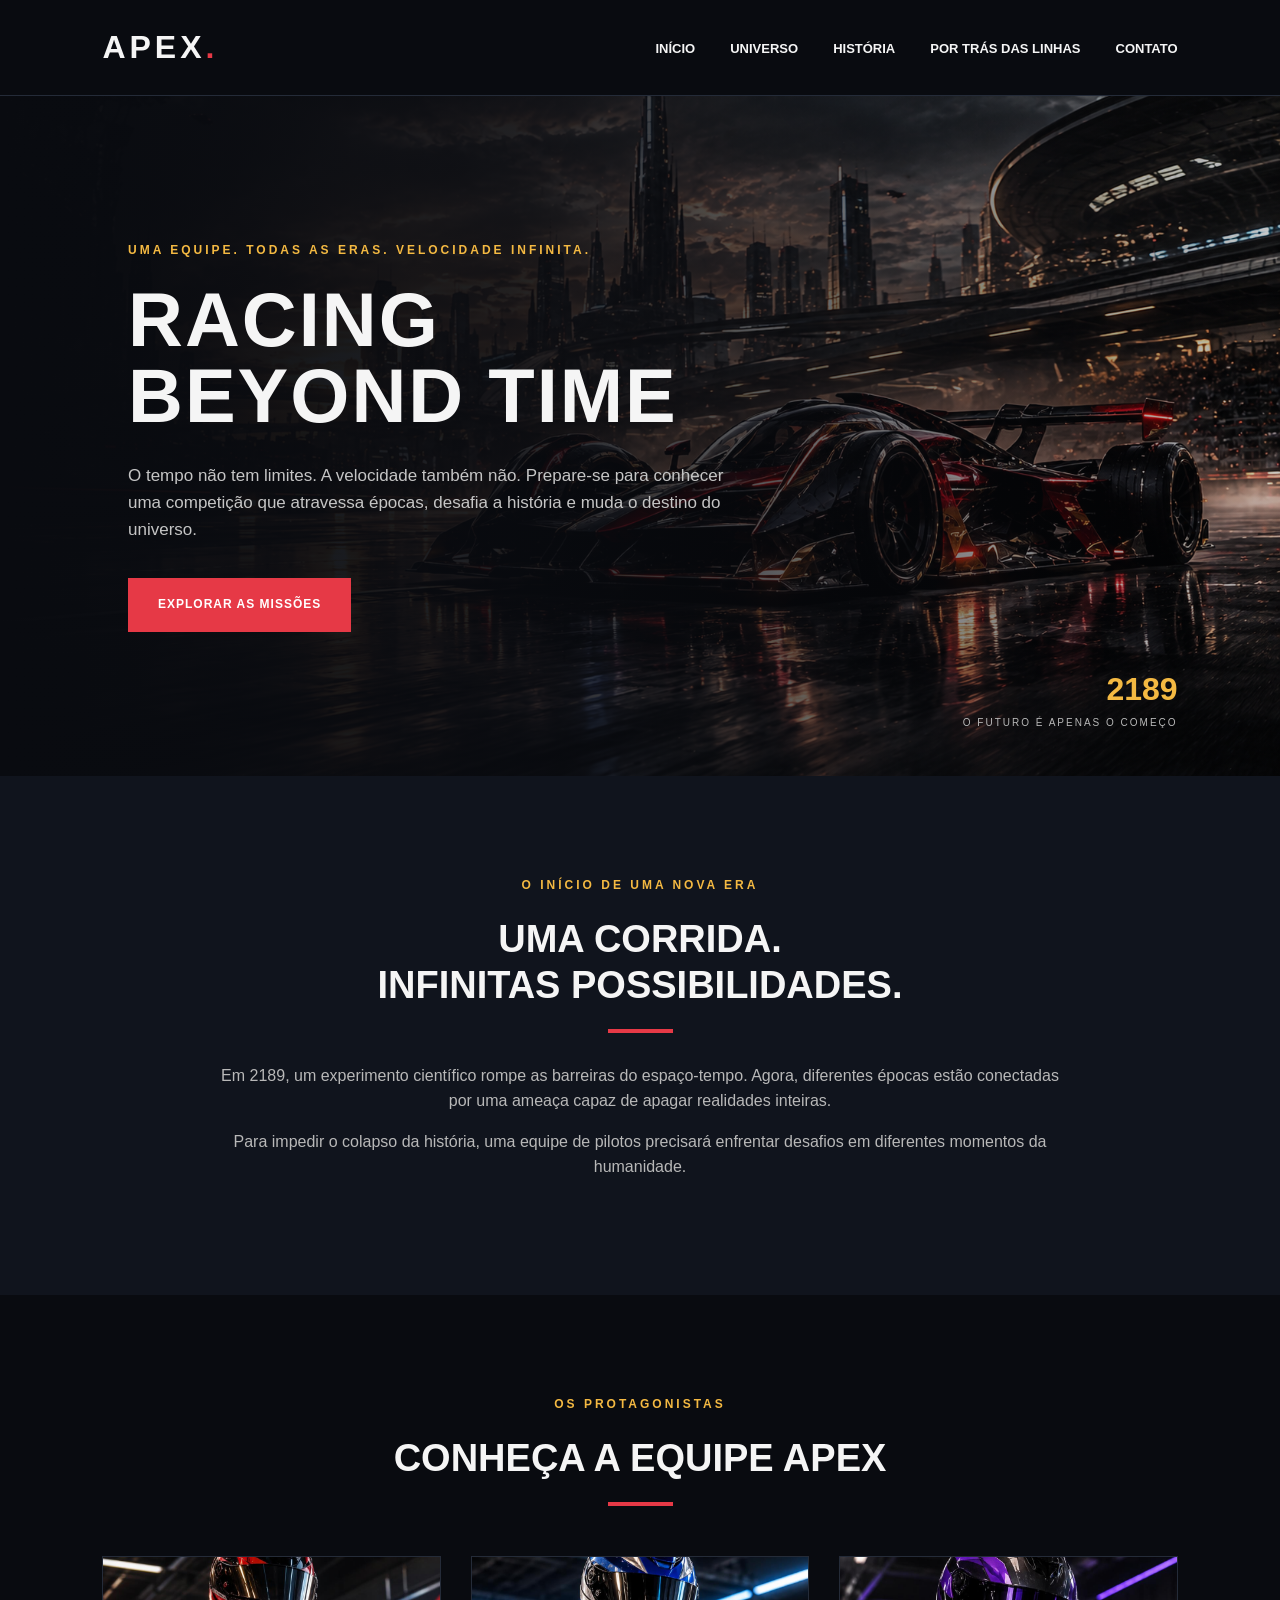
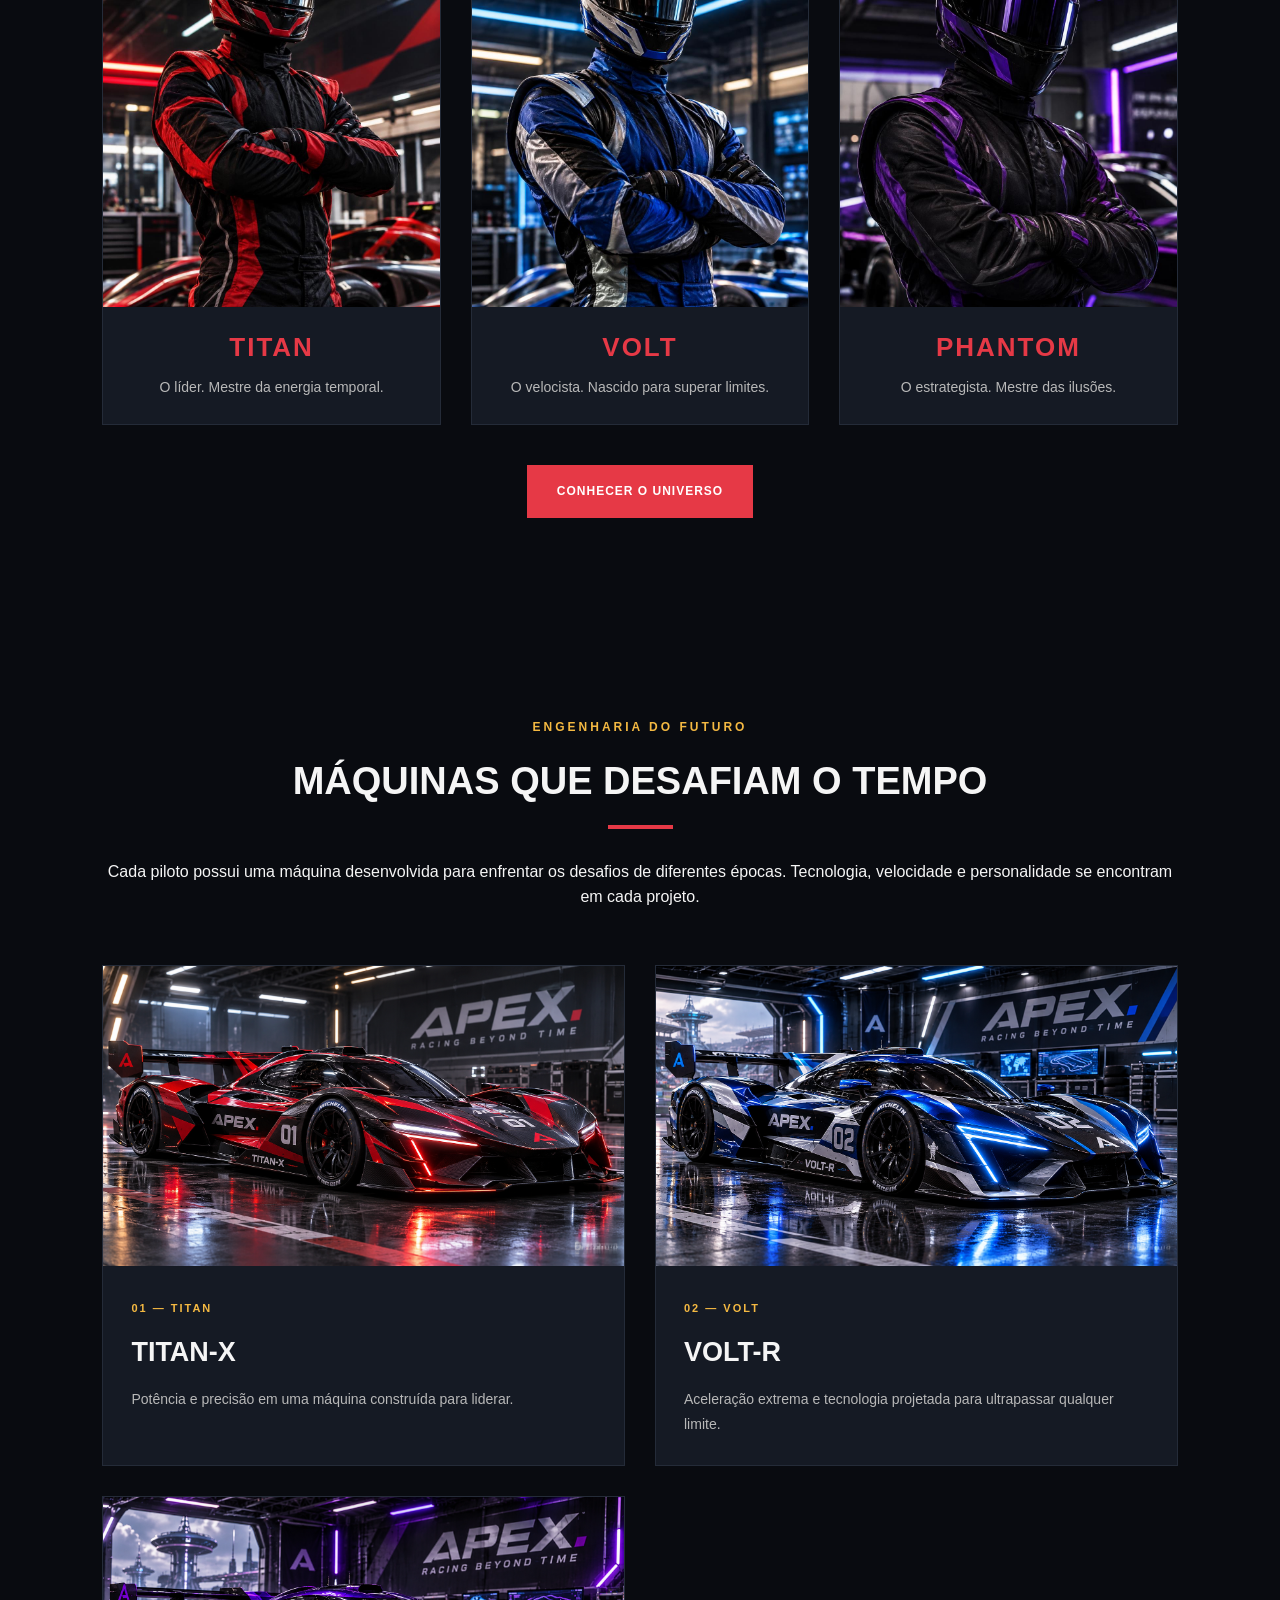
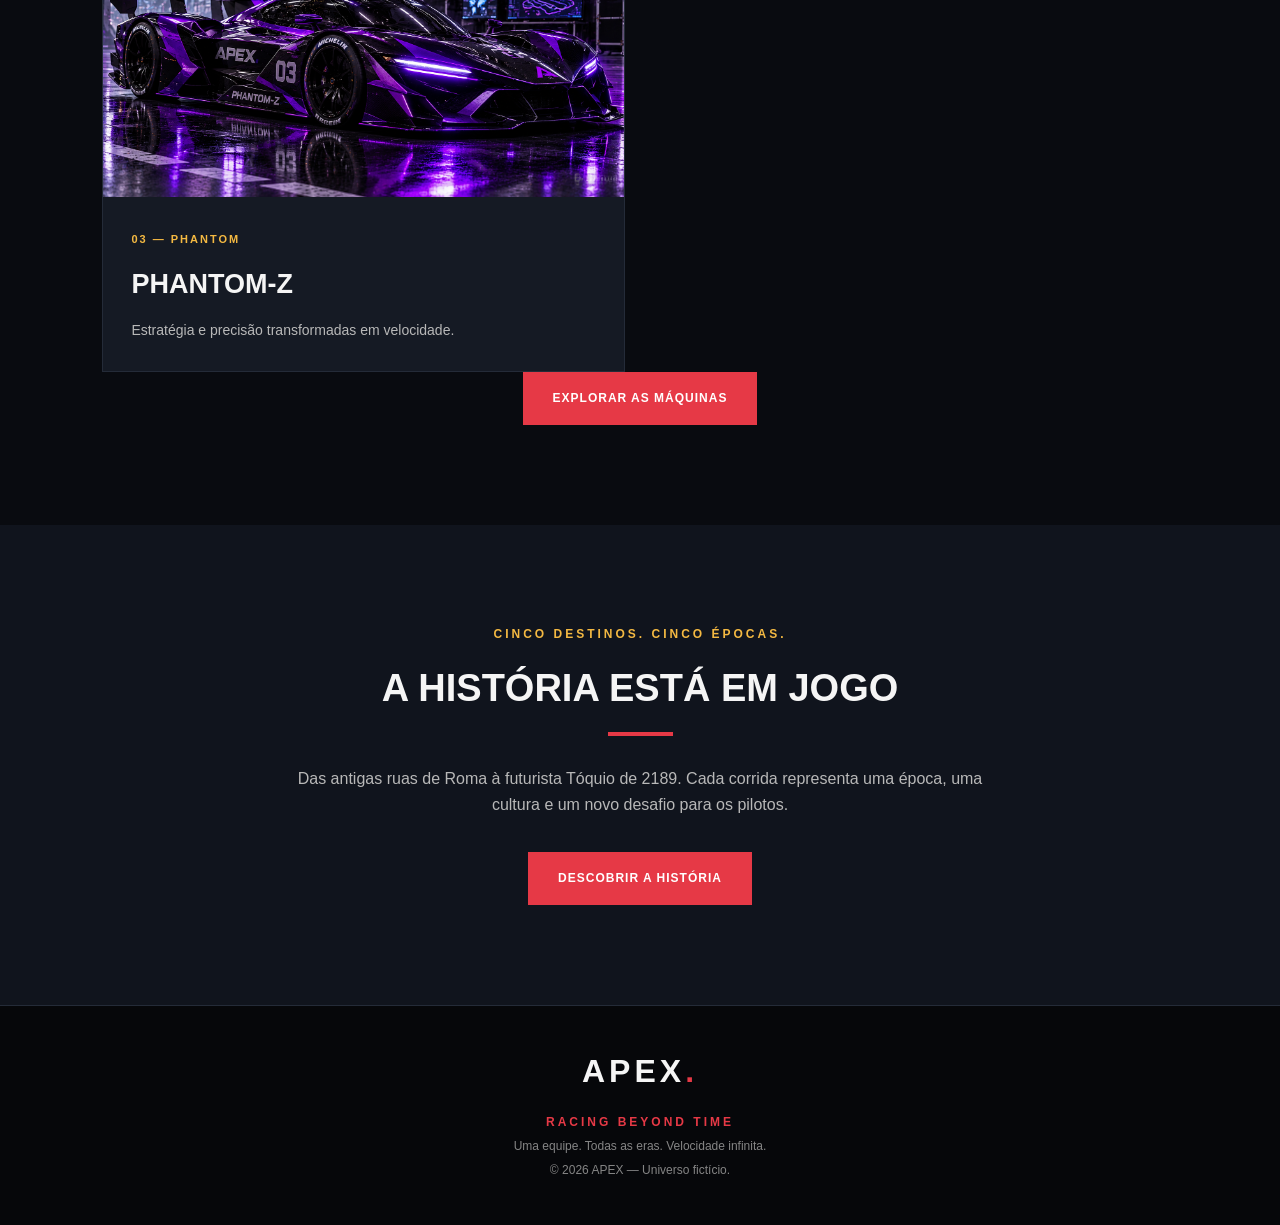
==== index.html @ 2e32b2f2 "Versao inicial privada para desenvolvimento do APEX" ====
<!DOCTYPE html>
<html lang="pt-BR">
<head>
    <meta charset="UTF-8">
    <meta name="viewport" content="width=device-width, initial-scale=1.0">
    <meta name="description" content="APEX: Racing Beyond Time — Uma equipe. Todas as eras. Velocidade infinita.">
    <title>APEX | Racing Beyond Time</title>
    <link rel="stylesheet" href="style.css">
</head>
<body>

    <header>
        <a href="index.html" class="logo">APEX<span>.</span></a>

        <nav>
            <ul>
                <li><a href="index.html">Início</a></li>
                <li><a href="about.html">Universo</a></li>
                <li><a href="history.html">História</a></li>
                <li><a href="behind.html">Por Trás das Linhas</a></li>
                <li><a href="contact.html">Contato</a></li>
            </ul>
        </nav>
    </header>

    <main>

        <!-- HERO -->
        <section class="hero" id="inicio">
            <div class="hero-conteudo">
                <p class="subtitulo">
                    UMA EQUIPE. TODAS AS ERAS. VELOCIDADE INFINITA.
                </p>

                <h1>RACING<br>BEYOND TIME</h1>

                <p>
                    O tempo não tem limites. A velocidade também não.
                    Prepare-se para conhecer uma competição que atravessa
                    épocas, desafia a história e muda o destino do universo.
                </p>

                <a href="history.html" class="botao">
                    EXPLORAR AS MISSÕES
                </a>
            </div>

            <div class="hero-indicador">
                <span>2189</span>
                <p>O FUTURO É APENAS O COMEÇO</p>
            </div>
        </section>

        <!-- INTRODUÇÃO -->
        <section class="introducao">
            <p class="subtitulo">O INÍCIO DE UMA NOVA ERA</p>

            <h2>UMA CORRIDA.<br>INFINITAS POSSIBILIDADES.</h2>

            <p>
                Em 2189, um experimento científico rompe as barreiras
                do espaço-tempo. Agora, diferentes épocas estão conectadas
                por uma ameaça capaz de apagar realidades inteiras.
            </p>

            <p>
                Para impedir o colapso da história, uma equipe de pilotos
                precisará enfrentar desafios em diferentes momentos
                da humanidade.
            </p>
        </section>

        <!-- EQUIPE -->
        <section class="destaques">
            <p class="subtitulo">OS PROTAGONISTAS</p>

            <h2>CONHEÇA A EQUIPE APEX</h2>

            <div class="personagens">

                <article class="personagem">
                    <img
                        src="images/personagens/titan.jpg"
                        alt="TITAN, líder da equipe APEX"
                        loading="lazy"
                    >

                    <h3>TITAN</h3>
                    <p>O líder. Mestre da energia temporal.</p>
                </article>

                <article class="personagem">
                    <img
                        src="images/personagens/volt.jpg"
                        alt="VOLT, piloto de velocidade"
                        loading="lazy"
                    >

                    <h3>VOLT</h3>
                    <p>O velocista. Nascido para superar limites.</p>
                </article>

                <article class="personagem">
                    <img
                        src="images/personagens/phantom.jpg"
                        alt="PHANTOM, estrategista da equipe"
                        loading="lazy"
                    >

                    <h3>PHANTOM</h3>
                    <p>O estrategista. Mestre das ilusões.</p>
                </article>

            </div>

            <a href="about.html" class="botao">
                CONHECER O UNIVERSO
            </a>
        </section>

        <!-- CARROS -->
        <section class="destaques">
            <p class="subtitulo">ENGENHARIA DO FUTURO</p>

            <h2>MÁQUINAS QUE DESAFIAM O TEMPO</h2>

            <p>
                Cada piloto possui uma máquina desenvolvida para enfrentar
                os desafios de diferentes épocas. Tecnologia, velocidade
                e personalidade se encontram em cada projeto.
            </p>

            <div class="galeria-carros">

                <article class="card-veiculo">
                    <img
                        src="images/carros/titan-x.jpg"
                        alt="TITAN-X, carro de corrida de TITAN"
                        loading="lazy"
                    >

                    <div class="conteudo-veiculo">
                        <span class="identidade-carro">01 — TITAN</span>
                        <h3>TITAN-X</h3>
                        <p>
                            Potência e precisão em uma máquina construída
                            para liderar.
                        </p>
                    </div>
                </article>

                <article class="card-veiculo">
                    <img
                        src="images/carros/volt-r.jpg"
                        alt="VOLT-R, carro de corrida de VOLT"
                        loading="lazy"
                    >

                    <div class="conteudo-veiculo">
                        <span class="identidade-carro">02 — VOLT</span>
                        <h3>VOLT-R</h3>
                        <p>
                            Aceleração extrema e tecnologia projetada
                            para ultrapassar qualquer limite.
                        </p>
                    </div>
                </article>

                <article class="card-veiculo">
                    <img
                        src="images/carros/phantom-z.jpg"
                        alt="PHANTOM-Z, carro de corrida de PHANTOM"
                        loading="lazy"
                    >

                    <div class="conteudo-veiculo">
                        <span class="identidade-carro">03 — PHANTOM</span>
                        <h3>PHANTOM-Z</h3>
                        <p>
                            Estratégia e precisão transformadas
                            em velocidade.
                        </p>
                    </div>
                </article>

            </div>

            <a href="about.html" class="botao">
                EXPLORAR AS MÁQUINAS
            </a>
        </section>

        <!-- MISSÕES -->
        <section class="missoes">
            <p class="subtitulo">CINCO DESTINOS. CINCO ÉPOCAS.</p>

            <h2>A HISTÓRIA ESTÁ EM JOGO</h2>

            <p>
                Das antigas ruas de Roma à futurista Tóquio de 2189.
                Cada corrida representa uma época, uma cultura e um
                novo desafio para os pilotos.
            </p>

            <a href="history.html" class="botao">
                DESCOBRIR A HISTÓRIA
            </a>
        </section>

    </main>

    <footer>
        <a href="index.html" class="logo">APEX<span>.</span></a>

        <p>RACING BEYOND TIME</p>
        <p>Uma equipe. Todas as eras. Velocidade infinita.</p>
        <p>&copy; 2026 APEX — Universo fictício.</p>
    </footer>

</body>
</html>
---- style.css ----
/* =========================================
   APEX: RACING BEYOND TIME
   IDENTIDADE VISUAL GLOBAL
========================================= */

:root {
    --preto: #090B10;
    --preto-profundo: #06070A;
    --fundo-secundario: #10141D;
    --fundo-card: #151A24;
    --fundo-destaque: #191F2B;
    --borda: #242B38;
    --vermelho: #E63946;
    --dourado: #F4B942;
    --branco: #F5F5F5;
    --cinza: #B8B8B8;
}

* {
    margin: 0;
    padding: 0;
    box-sizing: border-box;
}

html {
    scroll-behavior: smooth;
}

body {
    font-family: Arial, Helvetica, sans-serif;
    background-color: var(--preto);
    color: var(--branco);
    line-height: 1.6;
}

img {
    max-width: 100%;
}

a:focus-visible,
button:focus-visible,
input:focus-visible,
select:focus-visible,
textarea:focus-visible {
    outline: 2px solid var(--dourado);
    outline-offset: 4px;
}

.subtitulo {
    color: var(--dourado);
    font-size: 12px;
    font-weight: bold;
    letter-spacing: 3px;
    margin-bottom: 22px;
}

/* =========================================
   CABEÇALHO E NAVEGAÇÃO
========================================= */

header {
    background-color: var(--preto);
    display: flex;
    align-items: center;
    justify-content: space-between;
    padding: 22px 8%;
    border-bottom: 1px solid var(--borda);
}

.logo {
    color: var(--branco);
    font-size: 32px;
    font-weight: 900;
    text-decoration: none;
    letter-spacing: 4px;
    flex-shrink: 0;
}

.logo span {
    color: var(--vermelho);
}

nav ul {
    display: flex;
    list-style: none;
    gap: 35px;
}

nav a {
    color: var(--branco);
    text-decoration: none;
    font-size: 13px;
    font-weight: bold;
    text-transform: uppercase;
    transition: color 0.3s ease;
}

nav a:hover {
    color: var(--vermelho);
}

/* =========================================
   BOTÕES
========================================= */

.botao {
    display: inline-block;
    background-color: var(--vermelho);
    color: #FFFFFF;
    padding: 15px 28px;
    text-decoration: none;
    font-size: 12px;
    font-weight: bold;
    letter-spacing: 1px;
    border: 2px solid var(--vermelho);
    transition: 0.3s ease;
}

.botao:hover {
    background-color: transparent;
    color: var(--vermelho);
}

.botao-origem {
    display: inline-block;
    width: fit-content;
    padding: 12px 22px;
    font-size: 12px;
}

/* =========================================
   BANNERS E HERO
========================================= */

.hero {
    min-height: 680px;
    display: flex;
    flex-direction: column;
    justify-content: center;
    align-items: flex-start;
    position: relative;
    padding: 80px 10%;
    background:
        linear-gradient(
            90deg,
            #090B10 0%,
            rgba(9, 11, 16, 0.9) 40%,
            rgba(9, 11, 16, 0.2) 100%
        ),
        url("images/interface/banner-apex.jpg");
    background-size: cover;
    background-position: center;
}

.hero-conteudo {
    max-width: 750px;
}

.hero h1 {
    font-size: 76px;
    font-weight: 900;
    line-height: 1;
    letter-spacing: 2px;
    margin-bottom: 28px;
}

.hero-conteudo > p:not(.subtitulo) {
    color: #C5C5C5;
    font-size: 17px;
    max-width: 600px;
    margin-bottom: 35px;
}

.hero-indicador {
    position: absolute;
    right: 8%;
    bottom: 45px;
    text-align: right;
}

.hero-indicador span {
    color: var(--dourado);
    font-size: 32px;
    font-weight: 900;
}

.hero-indicador p {
    color: var(--cinza);
    font-size: 10px;
    letter-spacing: 2px;
}

.pagina-hero {
    min-height: 420px;
    padding: 100px 10%;
    display: flex;
    flex-direction: column;
    justify-content: center;
    background:
        linear-gradient(
            90deg,
            #090B10,
            rgba(9, 11, 16, 0.65)
        ),
        url("images/interface/history-banner.jpg");
    background-size: cover;
    background-position: center;
}

.pagina-hero h1 {
    font-size: 55px;
    font-weight: 900;
    line-height: 1.1;
    max-width: 850px;
    margin-bottom: 20px;
}

.pagina-hero > p:last-child {
    color: var(--cinza);
    max-width: 650px;
    font-size: 17px;
}

/* =========================================
   PÁGINA INICIAL
========================================= */

.introducao {
    padding: 100px 15%;
    text-align: center;
    background-color: var(--fundo-secundario);
}

.introducao h2,
.destaques h2,
.missoes h2 {
    font-size: 38px;
    font-weight: 900;
    line-height: 1.2;
    margin-bottom: 30px;
}

.introducao h2::after,
.destaques h2::after,
.missoes h2::after {
    content: "";
    display: block;
    width: 65px;
    height: 4px;
    background-color: var(--vermelho);
    margin: 20px auto 0;
}

.introducao p:not(.subtitulo) {
    color: var(--cinza);
    font-size: 16px;
    max-width: 850px;
    margin: 15px auto;
}

.destaques {
    padding: 100px 8%;
    text-align: center;
}

.personagens {
    display: grid;
    grid-template-columns: repeat(3, 1fr);
    gap: 30px;
    margin: 50px 0 40px;
}

.personagem {
    background-color: var(--fundo-card);
    border: 1px solid var(--borda);
    padding-bottom: 25px;
    transition: 0.3s ease;
}

.personagem:hover {
    transform: translateY(-8px);
    border-color: var(--vermelho);
}

.personagem img {
    width: 100%;
    height: 350px;
    object-fit: cover;
    display: block;
}

.personagem h3 {
    color: var(--vermelho);
    font-size: 26px;
    margin: 20px 0 8px;
    letter-spacing: 2px;
}

.personagem p {
    color: var(--cinza);
    font-size: 14px;
    padding: 0 18px;
}

.missoes {
    padding: 100px 15%;
    text-align: center;
    background-color: var(--fundo-secundario);
}

.missoes p:not(.subtitulo) {
    color: var(--cinza);
    max-width: 700px;
    margin: 0 auto 35px;
}

/* =========================================
   PÁGINA UNIVERSO
========================================= */

.universo-introducao {
    padding: 90px 15%;
    text-align: center;
    background-color: var(--fundo-secundario);
}

.universo-introducao h2,
.chronos h2 {
    font-size: 36px;
    margin-bottom: 25px;
}

.universo-introducao p:not(.subtitulo),
.chronos p:not(.subtitulo) {
    color: var(--cinza);
    max-width: 850px;
    margin: 15px auto;
}

.chronos {
    padding: 90px 15%;
    text-align: center;
    background-color: var(--fundo-secundario);
}

.chronos img {
    display: block;
    width: 100%;
    max-width: 850px;
    height: 420px;
    object-fit: cover;
    margin: 35px auto;
}

.secao-descricao {
    color: var(--cinza);
    max-width: 750px;
    margin: 0 auto 45px;
    line-height: 1.8;
    font-size: 15px;
}

.galeria-universo {
    padding: 100px 8%;
    text-align: center;
    background-color: var(--fundo-secundario);
}

.galeria-universo h2,
.tecnologia-chronos h2 {
    font-size: 38px;
    font-weight: 900;
    margin-bottom: 25px;
}

.galeria-universo h2::after,
.tecnologia-chronos h2::after {
    content: "";
    display: block;
    width: 65px;
    height: 4px;
    background-color: var(--vermelho);
    margin: 20px auto 0;
}

.galeria-carros {
    display: grid;
    grid-template-columns: repeat(2, 1fr);
    gap: 30px;
    margin-top: 55px;
    text-align: left;
}

.card-veiculo {
    background-color: var(--fundo-card);
    border: 1px solid var(--borda);
    overflow: hidden;
    transition: 0.3s ease;
}

.card-veiculo:hover {
    transform: translateY(-7px);
    border-color: var(--vermelho);
}

.card-veiculo img {
    display: block;
    width: 100%;
    height: 300px;
    object-fit: cover;
    transition: transform 0.4s ease;
}

.card-veiculo:hover img {
    transform: scale(1.03);
}

.conteudo-veiculo {
    padding: 28px;
}

.identidade-carro {
    color: var(--dourado);
    font-size: 11px;
    font-weight: bold;
    letter-spacing: 2px;
}

.conteudo-veiculo h3 {
    color: var(--branco);
    font-size: 27px;
    font-weight: 900;
    margin: 12px 0;
}

.conteudo-veiculo p {
    color: var(--cinza);
    font-size: 14px;
    line-height: 1.8;
}

.tecnologia-chronos {
    padding: 100px 8%;
    text-align: center;
}

.galeria-tecnologia {
    display: grid;
    grid-template-columns: repeat(2, 1fr);
    gap: 30px;
    margin-top: 55px;
    text-align: left;
}

.card-tecnologia {
    background-color: var(--fundo-card);
    border: 1px solid var(--borda);
    overflow: hidden;
    transition: 0.3s ease;
}

.card-tecnologia:hover {
    transform: translateY(-7px);
    border-color: var(--vermelho);
}

.card-tecnologia img {
    display: block;
    width: 100%;
    height: 280px;
    object-fit: cover;
}

.conteudo-tecnologia {
    padding: 28px;
    border-top: 2px solid var(--vermelho);
}

.conteudo-tecnologia h3 {
    color: var(--dourado);
    font-size: 19px;
    font-weight: 900;
    margin-bottom: 12px;
    letter-spacing: 1px;
}

.conteudo-tecnologia p {
    color: var(--cinza);
    font-size: 14px;
    line-height: 1.8;
}

/* =========================================
   PÁGINA HISTÓRIA
========================================= */

.origem,
.conceito-corridas {
    padding: 90px 15%;
    text-align: center;
}

.origem {
    background-color: var(--fundo-secundario);
}

.origem h2,
.conceito-corridas h2 {
    font-size: 36px;
    margin-bottom: 25px;
}

.origem p:not(.subtitulo),
.conceito-corridas p:not(.subtitulo) {
    color: var(--cinza);
    max-width: 850px;
    margin: 15px auto;
}

.missoes-historicas {
    padding: 100px 8%;
    text-align: center;
}

.missoes-historicas > h2 {
    font-size: 38px;
    margin-bottom: 20px;
}

.missoes-historicas > .descricao {
    color: var(--cinza);
    margin-bottom: 60px;
}

.missao {
    display: grid;
    grid-template-columns: 1fr 1fr;
    align-items: stretch;
    text-align: left;
    background-color: var(--fundo-card);
    border: 1px solid var(--borda);
    margin-bottom: 45px;
    overflow: hidden;
    transition: transform 0.35s ease, border-color 0.35s ease;
}

.missao:hover {
    transform: translateY(-5px);
}

.missao img {
    width: 100%;
    height: 100%;
    min-height: 360px;
    object-fit: cover;
    display: block;
    transition: transform 0.6s ease;
}

.missao:hover img {
    transform: scale(1.025);
}

.missao-conteudo {
    padding: 45px;
    display: flex;
    flex-direction: column;
    justify-content: center;
}

.missao-conteudo h3 {
    font-size: 35px;
    font-weight: 900;
    margin-bottom: 8px;
}

.missao-conteudo h4 {
    color: var(--dourado);
    font-size: 13px;
    letter-spacing: 1px;
    margin-bottom: 20px;
}

.missao-conteudo p:not(.subtitulo) {
    color: var(--cinza);
    font-size: 14px;
    line-height: 1.75;
    margin: 8px 0;
}

.missao-conteudo strong {
    color: var(--branco);
}

.missao-conteudo .subtitulo {
    margin-bottom: 12px;
}

/* Alternância das missões */

.missao:nth-of-type(even) img {
    order: 2;
}

.missao:nth-of-type(even) .missao-conteudo {
    order: 1;
}

/* Identidade visual por época */

.roma {
    border-left: 5px solid #B87942;
}

.roma .subtitulo,
.roma .missao-conteudo h3 {
    color: #D69B5D;
}

.paris {
    border-left: 5px solid #D4AF72;
}

.paris .subtitulo,
.paris .missao-conteudo h3 {
    color: #D4AF72;
}

.monza {
    border-left: 5px solid var(--vermelho);
}

.monza .subtitulo,
.monza .missao-conteudo h3 {
    color: var(--vermelho);
}

.sao-paulo {
    border-left: 5px solid #39A96B;
}

.sao-paulo .subtitulo,
.sao-paulo .missao-conteudo h3 {
    color: #39A96B;
}

.toquio {
    border-left: 5px solid #8A6CFF;
}

.toquio .subtitulo,
.toquio .missao-conteudo h3 {
    color: #A28BFF;
}

.final-historia {
    padding: 100px 15%;
    text-align: center;
    background-color: var(--fundo-secundario);
}

.final-historia h2 {
    font-size: 36px;
    margin-bottom: 25px;
}

.final-historia > p:not(.subtitulo) {
    color: var(--cinza);
    margin: 0 auto 30px;
    max-width: 650px;
}

/* Revelação da inteligência artificial */

.revelacao-ia {
    position: relative;
    overflow: hidden;
    padding: 90px 12%;
    margin: 50px 0;
    background:
        linear-gradient(
            rgba(9, 11, 16, 0.96),
            rgba(9, 11, 16, 0.96)
        ),
        url("images/interface/chronos.jpg");
    background-size: cover;
    background-position: center;
    border-top: 1px solid var(--vermelho);
    border-bottom: 1px solid var(--vermelho);
    text-align: center;
}

.revelacao-ia > .subtitulo {
    letter-spacing: 2px;
}

.revelacao-ia > h2 {
    color: var(--branco);
    font-size: 42px;
    font-weight: 900;
    margin: 20px 0;
}

.revelacao-intro {
    color: var(--cinza);
    max-width: 750px;
    margin: 0 auto 45px;
    line-height: 1.8;
}

.dialogo-ia {
    max-width: 850px;
    margin: 0 auto;
    padding: 35px;
    background-color: var(--fundo-secundario);
    border: 1px solid var(--borda);
    border-left: 4px solid var(--vermelho);
    border-radius: 3px;
    box-shadow: 0 15px 45px rgba(0, 0, 0, 0.25);
    text-align: left;
}

.dialogo-ia p {
    color: var(--cinza);
    font-size: 15px;
    line-height: 1.9;
    margin-bottom: 24px;
}

.dialogo-ia p:last-child {
    margin-bottom: 0;
}

.dialogo-ia strong {
    color: var(--dourado);
    font-weight: 800;
}

.dialogo-ia .fala-ia {
    color: var(--branco);
    background-color: var(--fundo-destaque);
    padding: 20px 22px;
    border-left: 3px solid var(--vermelho);
    border-radius: 2px;
}

.revelacao-final {
    margin-top: 45px;
    padding: 25px;
    border-top: 1px solid var(--borda);
    border-bottom: 1px solid var(--borda);
}

.revelacao-final h3 {
    color: var(--vermelho);
    font-size: 25px;
    letter-spacing: 3px;
}

.revelacao-final p {
    color: var(--cinza);
    margin-top: 12px;
}

/* =========================================
   PÁGINA POR TRÁS DAS LINHAS
========================================= */

.criador,
.nascimento,
.conceito-criativo,
.desenvolvimento,
.proposito {
    padding: 90px 15%;
    text-align: center;
}

.criador,
.conceito-criativo,
.proposito {
    background-color: var(--fundo-secundario);
}

.criador h2,
.nascimento h2,
.conceito-criativo h2,
.desenvolvimento h2,
.proposito h2 {
    font-size: 36px;
    font-weight: 900;
    margin-bottom: 30px;
}

.criador p:not(.subtitulo),
.nascimento p:not(.subtitulo),
.conceito-criativo p:not(.subtitulo),
.proposito p:not(.subtitulo) {
    color: var(--cinza);
    max-width: 850px;
    margin: 15px auto;
    font-size: 16px;
}

.etapas-desenvolvimento {
    display: grid;
    grid-template-columns: repeat(2, 1fr);
    gap: 25px;
    margin-top: 50px;
    text-align: left;
}

.etapas-desenvolvimento article {
    background-color: var(--fundo-card);
    border: 1px solid var(--borda);
    border-top: 3px solid var(--vermelho);
    padding: 35px;
    transition: 0.3s ease;
}

.etapas-desenvolvimento article:hover {
    transform: translateY(-6px);
    border-color: var(--vermelho);
}

.etapas-desenvolvimento span {
    color: var(--vermelho);
    font-size: 32px;
    font-weight: 900;
}

.etapas-desenvolvimento h3 {
    color: var(--branco);
    font-size: 19px;
    margin: 15px 0;
}

.etapas-desenvolvimento p {
    color: var(--cinza);
    font-size: 14px;
}

.frase-final {
    padding: 110px 10%;
    text-align: center;
    background:
        linear-gradient(
            rgba(9, 11, 16, 0.85),
            rgba(9, 11, 16, 0.95)
        ),
        url("images/interface/realidade-banner.jpg");
    background-size: cover;
    background-position: center;
}

.frase-final h2 {
    font-size: 38px;
    font-weight: 900;
    margin-bottom: 15px;
}

.frase-final > p {
    color: var(--cinza);
    font-size: 15px;
    letter-spacing: 2px;
}

.frase-final .assinatura {
    color: var(--vermelho);
    font-weight: bold;
    margin-top: 35px;
    letter-spacing: 4px;
}

/* =========================================
   PÁGINA DE CONTATO
========================================= */

.contato-hero {
    background:
        linear-gradient(
            90deg,
            #090B10,
            rgba(9, 11, 16, 0.65)
        ),
        url("images/interface/contact-banner.jpg");
    background-size: cover;
    background-position: center;
}

.contato-intro {
    padding: 80px 15%;
    text-align: center;
    background-color: var(--fundo-secundario);
}

.contato-intro h2 {
    color: var(--vermelho);
    font-size: 32px;
    font-weight: 900;
    margin-bottom: 20px;
}

.contato-intro p {
    color: var(--cinza);
    max-width: 800px;
    margin: auto;
    line-height: 1.8;
}

.formulario-contato {
    max-width: 900px;
    margin: 80px auto;
    padding: 55px;
    background-color: var(--fundo-secundario);
    border: 1px solid var(--borda);
}

.formulario-cabecalho {
    text-align: center;
    margin-bottom: 45px;
}

.formulario-cabecalho h2 {
    color: var(--branco);
    font-size: 32px;
    margin: 15px 0;
}

.formulario-cabecalho p {
    color: var(--cinza);
}

.campo-formulario {
    display: flex;
    flex-direction: column;
    gap: 10px;
    margin-bottom: 25px;
}

.campo-formulario label,
.caixa-sugestoes label {
    color: var(--dourado);
    font-size: 13px;
    font-weight: bold;
    letter-spacing: 1px;
}

.campo-formulario input,
.campo-formulario select,
.campo-formulario textarea,
.caixa-sugestoes textarea {
    width: 100%;
    padding: 15px;
    background-color: var(--preto);
    border: 1px solid var(--borda);
    color: var(--branco);
    font-family: inherit;
    font-size: 14px;
}

.campo-formulario input:focus,
.campo-formulario select:focus,
.campo-formulario textarea:focus,
.caixa-sugestoes textarea:focus {
    border-color: var(--vermelho);
}

.campo-formulario input::placeholder,
.campo-formulario textarea::placeholder,
.caixa-sugestoes textarea::placeholder {
    color: #777F8D;
}

.pesquisa-apex {
    margin-top: 65px;
    padding: 35px;
    background-color: var(--fundo-card);
    border-left: 3px solid var(--vermelho);
}

.pesquisa-apex h2,
.caixa-sugestoes h2 {
    color: var(--branco);
    font-size: 25px;
    margin: 18px 0;
}

.pesquisa-apex p,
.caixa-sugestoes p {
    color: var(--cinza);
    line-height: 1.8;
    margin-bottom: 25px;
}

.opcoes-apex {
    display: flex;
    flex-direction: column;
    gap: 15px;
}

.opcao-checkbox {
    display: flex;
    align-items: center;
    gap: 14px;
    padding: 15px;
    background-color: var(--fundo-secundario);
    border: 1px solid var(--borda);
    color: var(--branco);
    cursor: pointer;
    transition: 0.3s ease;
}

.opcao-checkbox:hover {
    border-color: var(--vermelho);
    background-color: var(--fundo-destaque);
}

.opcao-checkbox input {
    width: 18px;
    height: 18px;
    accent-color: var(--vermelho);
    cursor: pointer;
    flex-shrink: 0;
}

.caixa-sugestoes {
    margin-top: 55px;
}

.caixa-sugestoes textarea {
    display: block;
    margin-top: 12px;
    resize: vertical;
    line-height: 1.7;
}

.aviso-formulario {
    margin-top: 30px;
    padding: 18px;
    background-color: var(--fundo-destaque);
    border-left: 3px solid var(--dourado);
}

.aviso-formulario p {
    color: var(--cinza);
    font-size: 13px;
    line-height: 1.7;
}

.formulario-contato form > button {
    margin-top: 25px;
    cursor: pointer;
}

/* =========================================
   RODAPÉ
========================================= */

footer {
    background-color: var(--preto-profundo);
    border-top: 1px solid var(--borda);
    text-align: center;
    padding: 40px 20px;
}

footer .logo {
    display: inline-block;
    margin-bottom: 10px;
}

footer p {
    color: #858585;
    font-size: 12px;
    margin: 5px 0;
}

footer p:nth-child(2) {
    color: var(--vermelho);
    font-weight: bold;
    letter-spacing: 3px;
}

/* =========================================
   RESPONSIVIDADE GLOBAL
========================================= */

@media (max-width: 768px) {

    /* Navegação */

    header {
        flex-direction: column;
        gap: 20px;
        padding: 20px;
    }

    nav ul {
        gap: 18px;
        flex-wrap: wrap;
        justify-content: center;
    }

    nav a {
        font-size: 11px;
    }

    /* Banners */

    /* Banners — adaptação para celular */

.hero {
    min-height: 580px;
    padding: 60px 7%;
    background-position: 65% center;
    background-size: cover;
}

.hero h1 {
    font-size: 48px;
}

.hero-indicador {
    right: 7%;
    bottom: 25px;
}

.pagina-hero {
    min-height: 350px;
    padding: 70px 7%;
    background-position: 65% center;
    background-size: cover;
}

.pagina-hero h1 {
    font-size: 38px;
}

/* Banner da página Por Trás das Linhas */
.realidade-hero {
    background-position: 65% center;
    background-size: cover;
}

    /* Página inicial */

    .introducao,
    .destaques,
    .missoes {
        padding: 70px 7%;
    }

    .introducao h2,
    .destaques h2,
    .missoes h2 {
        font-size: 29px;
    }

    .personagens {
        grid-template-columns: 1fr;
    }

    .personagem img {
    width: 100%;
    height: auto;
    aspect-ratio: 3 / 4;
    object-fit: contain;
    object-position: center;
    background-color: #090B10;
}

    /* Universo */

    .universo-introducao,
    .chronos {
        padding: 65px 7%;
    }

    .universo-introducao h2,
    .chronos h2 {
        font-size: 28px;
    }

    .chronos img {
    width: 100%;
    height: auto;
    aspect-ratio: 16 / 9;
    object-fit: contain;
    object-position: center;
    background-color: #090B10;
}

    .galeria-universo,
    .tecnologia-chronos {
        padding: 70px 7%;
    }

    .galeria-universo h2,
    .tecnologia-chronos h2 {
        font-size: 29px;
    }

    .galeria-carros,
    .galeria-tecnologia {
        grid-template-columns: 1fr;
        gap: 25px;
    }

    .card-veiculo img {
    width: 100%;
    height: auto;
    aspect-ratio: 16 / 9;
    object-fit: contain;
    object-position: center;
    background-color: #090B10;
}

    .card-tecnologia img {
        height: 240px;
    }

    .conteudo-veiculo,
    .conteudo-tecnologia {
        padding: 23px;
    }

    /* História */

    .origem,
    .conceito-corridas,
    .missoes-historicas,
    .final-historia {
        padding: 65px 7%;
    }

    .origem h2,
    .conceito-corridas h2,
    .missoes-historicas > h2,
    .final-historia h2 {
        font-size: 28px;
    }

    .missao,
    .missao:nth-of-type(even) {
        grid-template-columns: 1fr;
    }

    .missao img,
.missao:nth-of-type(even) img {
    order: 1;
    width: 100%;
    height: auto;
    min-height: 0;
    aspect-ratio: 16 / 9;
    object-fit: contain;
    object-position: center;
    background-color: #090B10;
}

    .missao-conteudo,
    .missao:nth-of-type(even) .missao-conteudo {
        order: 2;
        padding: 28px;
    }

    .missao-conteudo h3 {
        font-size: 29px;
    }

    .revelacao-ia {
        padding: 65px 7%;
    }

    .revelacao-ia > h2 {
        font-size: 30px;
    }

    .dialogo-ia {
        padding: 20px;
    }

    .dialogo-ia p {
        font-size: 14px;
    }

    .revelacao-final {
        padding: 22px 12px;
    }

    .revelacao-final h3 {
        font-size: 20px;
    }

    /* Por trás das linhas */

    .criador,
    .nascimento,
    .conceito-criativo,
    .desenvolvimento,
    .proposito {
        padding: 65px 7%;
    }

    .criador h2,
    .nascimento h2,
    .conceito-criativo h2,
    .desenvolvimento h2,
    .proposito h2 {
        font-size: 28px;
    }

    .etapas-desenvolvimento {
        grid-template-columns: 1fr;
    }

    .etapas-desenvolvimento article {
        padding: 28px;
    }

    .frase-final {
        padding: 80px 7%;
    }

    .frase-final h2 {
        font-size: 29px;
    }

    /* Contato */

    .contato-intro {
        padding: 65px 7%;
    }

    .contato-intro h2 {
        font-size: 26px;
    }

    .formulario-contato {
        margin: 45px 5%;
        padding: 25px;
    }

    .formulario-cabecalho h2 {
        font-size: 25px;
    }

    .pesquisa-apex {
        padding: 22px;
    }

    .pesquisa-apex h2,
    .caixa-sugestoes h2 {
        font-size: 21px;
    }
}

/* =========================================
   TELAS PEQUENAS
========================================= */

@media (max-width: 400px) {

    .hero h1 {
        font-size: 38px;
    }

    .subtitulo {
        font-size: 10px;
        letter-spacing: 2px;
    }

    .etiqueta {
    display: inline-block;
    color: var(--dourado);
    font-size: 11px;
    font-weight: bold;
    letter-spacing: 2px;
    margin-bottom: 18px;
    }

    .personagem img {
        height: 300px;
    }

    .card-veiculo img,
    .card-tecnologia img {
        height: 210px;
    }

    .conteudo-veiculo h3 {
        font-size: 23px;
    }

    .missao-conteudo {
        padding: 23px;
    }

    .formulario-contato {
        margin: 35px 4%;
        padding: 20px;
    }
}

/* =========================================
   ACESSIBILIDADE — MOVIMENTO REDUZIDO
========================================= */

@media (prefers-reduced-motion: reduce) {
    html {
        scroll-behavior: auto;
    }

    *,
    *::before,
    *::after {
        transition-duration: 0.01ms !important;
        animation-duration: 0.01ms !important;
        animation-iteration-count: 1 !important;
    }
}


/* =========================================
   AURIX — A CHEGADA DE OUTRA DIMENSÃO
========================================= */

.aurix-chegada {
    position: relative;
    padding: 100px 12%;
    margin: 70px 0;
    background:
        linear-gradient(
            135deg,
            rgba(9, 11, 16, 0.98),
            rgba(25, 25, 12, 0.96),
            rgba(9, 11, 16, 0.98)
        );
    border-top: 2px solid #F5C400;
    border-bottom: 2px solid #F5C400;
    text-align: center;
    overflow: hidden;
}

.aurix-cabecalho {
    max-width: 850px;
    margin: 0 auto 50px;
}

.aurix-cabecalho .subtitulo {
    color: #F5C400;
}

.aurix-cabecalho h2 {
    color: #FFD83D;
    font-size: 42px;
    font-weight: 900;
    line-height: 1.15;
    margin: 20px 0;
}

.aurix-cabecalho > p:last-child {
    color: #B8B8B8;
    font-size: 16px;
    line-height: 1.8;
}

.aurix-chegada > img {
    display: block;
    width: 100%;
    max-height: 600px;
    object-fit: cover;
    border: 1px solid #806B19;
    box-shadow: 0 20px 55px rgba(0, 0, 0, 0.5);
    margin: 0 auto 50px;
}

.aurix-dialogo {
    max-width: 850px;
    margin: 0 auto;
    padding: 40px;
    background-color: #11130F;
    border: 1px solid #4C431D;
    border-left: 4px solid #F5C400;
    text-align: left;
}

.aurix-dialogo .subtitulo {
    color: #F5C400;
    letter-spacing: 2px;
}

.aurix-dialogo blockquote {
    color: #FFE477;
    font-size: 25px;
    font-weight: bold;
    line-height: 1.6;
    margin: 25px 0 35px;
    padding: 25px;
    background-color: #1B1B13;
    border-left: 3px solid #F5C400;
}

.aurix-dialogo > p:not(.subtitulo) {
    color: #B8B8B8;
    font-size: 15px;
    line-height: 1.9;
    margin: 20px 0;
}

.aurix-dialogo strong {
    color: #FFD83D;
}

.aurix-dialogo .aurix-fala-vortex {
    padding: 20px;
    background-color: #1B1B13;
    border-left: 3px solid #E63946;
}

.aurix-revelacao-final {
    max-width: 850px;
    margin: 50px auto 0;
    padding: 35px 20px;
    border-top: 1px solid #806B19;
    border-bottom: 1px solid #806B19;
}

.aurix-revelacao-final h3 {
    color: #FFD83D;
    font-size: 48px;
    font-weight: 900;
    letter-spacing: 8px;
}

.aurix-revelacao-final p {
    color: #B8B8B8;
    margin-top: 15px;
    font-size: 15px;
}

.aurix-revelacao-final .aurix-frase-final {
    color: #FFE477;
    font-weight: bold;
    font-size: 17px;
    margin-top: 30px;
}

/* RESPONSIVIDADE — AURIX */

@media (max-width: 768px) {
    .aurix-chegada {
        padding: 65px 7%;
        margin: 45px 0;
    }

    .aurix-cabecalho h2 {
        font-size: 30px;
    }

    .aurix-chegada > img {
        max-height: 350px;
    }

    .aurix-dialogo {
        padding: 22px;
    }

    .aurix-dialogo blockquote {
        font-size: 20px;
        padding: 18px;
    }

    .aurix-revelacao-final h3 {
        font-size: 36px;
        letter-spacing: 5px;
    }

    .aurix-revelacao-final .aurix-frase-final {
        font-size: 15px;
    }
}


/* =========================================
   AURIX — IDENTIDADE VISUAL DIMENSIONAL
========================================= */

.aurix-universo {
    position: relative;
    padding: 100px 10%;
    margin: 70px 0;
    overflow: hidden;
    background:
        linear-gradient(
            135deg,
            #0D0D0A,
            #19170B,
            #090B10
        );
    border-top: 2px solid #F5C400;
    border-bottom: 2px solid #F5C400;
}

.aurix-universo-cabecalho {
    max-width: 850px;
    margin: 0 auto 65px;
    text-align: center;
}

.aurix-universo-cabecalho .subtitulo {
    color: #F5C400;
}

.aurix-universo-cabecalho h2 {
    color: #FFD83D;
    font-size: 38px;
    font-weight: 900;
    margin: 20px 0;
}

.aurix-universo-cabecalho > p:last-child {
    color: #B8B8B8;
    line-height: 1.8;
}


/* PERSONAGEM */

.aurix-universo-personagem {
    display: grid;
    grid-template-columns: 1fr 1fr;
    align-items: center;
    gap: 55px;
    margin-bottom: 90px;
}

.aurix-universo-personagem > img {
    width: 100%;
    max-height: 650px;
    object-fit: cover;
    border: 1px solid #806B19;
    box-shadow: 0 20px 55px rgba(0, 0, 0, 0.5);
}

.aurix-universo-descricao {
    padding: 15px 0;
}

.aurix-universo-descricao .subtitulo {
    color: #F5C400;
    letter-spacing: 2px;
}

.aurix-universo-descricao h3 {
    color: #FFD83D;
    font-size: 55px;
    font-weight: 900;
    letter-spacing: 5px;
    margin: 15px 0 25px;
}

.aurix-universo-descricao > p:not(.subtitulo) {
    color: #C3C3C3;
    font-size: 15px;
    line-height: 1.9;
    margin: 17px 0;
}

.aurix-universo-descricao strong {
    color: #FFE477;
}


/* VEÍCULO AURIX-X */

.aurix-universo-veiculo {
    display: grid;
    grid-template-columns: 0.85fr 1.15fr;
    align-items: center;
    gap: 50px;
    padding: 45px;
    background: rgba(255, 216, 61, 0.045);
    border: 1px solid #51451B;
    border-left: 4px solid #F5C400;
}

.aurix-veiculo-texto .subtitulo {
    color: #F5C400;
    letter-spacing: 2px;
}

.aurix-veiculo-texto h3 {
    color: #FFD83D;
    font-size: 42px;
    font-weight: 900;
    margin: 15px 0 25px;
}

.aurix-veiculo-texto > p:not(.subtitulo) {
    color: #C3C3C3;
    font-size: 15px;
    line-height: 1.9;
    margin: 17px 0;
}

.aurix-veiculo-texto strong {
    color: #FFE477;
}

.aurix-universo-veiculo > img {
    display: block;
    width: 100%;
    max-height: 450px;
    object-fit: cover;
    border: 1px solid #806B19;
    box-shadow: 0 15px 40px rgba(0, 0, 0, 0.45);
}


/* ENCERRAMENTO DE AURIX */

.aurix-universo-frase {
    max-width: 850px;
    margin: 75px auto 0;
    padding: 35px 20px;
    text-align: center;
    border-top: 1px solid #806B19;
    border-bottom: 1px solid #806B19;
}

.aurix-universo-frase h3 {
    color: #FFD83D;
    font-size: 23px;
    font-weight: 900;
    line-height: 1.5;
}

.aurix-universo-frase p {
    color: #B8B8B8;
    font-size: 15px;
    line-height: 1.8;
    margin-top: 20px;
}


/* RESPONSIVIDADE */

@media (max-width: 768px) {

    .aurix-universo {
        padding: 65px 7%;
        margin: 45px 0;
    }

    .aurix-universo-cabecalho h2 {
        font-size: 29px;
    }

    .aurix-universo-personagem,
    .aurix-universo-veiculo {
        grid-template-columns: 1fr;
        gap: 30px;
    }

    .aurix-universo-personagem {
        margin-bottom: 60px;
    }

    .aurix-universo-descricao h3 {
        font-size: 42px;
    }

    .aurix-universo-veiculo {
        padding: 25px;
    }

    .aurix-veiculo-texto h3 {
        font-size: 34px;
    }

    .aurix-universo-frase h3 {
        font-size: 19px;
    }
}


/* =========================================
   AURIX — PROPORÇÃO DAS IMAGENS
========================================= */

/* Retrato do personagem */
.aurix-universo-personagem > img {
    display: block;
    width: 100%;
    height: 620px;
    aspect-ratio: 3 / 4;
    object-fit: cover;
    object-position: center top;
    max-height: none;
    border: 1px solid #806B19;
    box-shadow: 0 20px 55px rgba(0, 0, 0, 0.5);
}

/* Veículo AURIX-X — mostrar a imagem inteira */

/* AURIX-X — PROPORÇÃO NATURAL, SEM CORTES OU FAIXAS */

.aurix-universo-veiculo > img {
    display: block;
    width: 100%;
    height: auto;
    aspect-ratio: auto;
    object-fit: initial;
    object-position: center;
    background: transparent;
    border: 1px solid #806B19;
    box-shadow: 0 15px 40px rgba(0, 0, 0, 0.45);
}


/* Ajustes para telas menores */
@media (max-width: 768px) {
    .aurix-universo-personagem > img {
        height: auto;
        aspect-ratio: 3 / 4;
        max-height: 520px;
    }

    .aurix-universo-veiculo > img {
        height: auto;
        aspect-ratio: 16 / 9;
    }
}


/* =========================================
   POR TRÁS DAS LINHAS — BANNER DA REALIDADE
========================================= */

.realidade-hero {
    background:
        linear-gradient(
            90deg,
            rgba(9, 11, 16, 0.95) 0%,
            rgba(9, 11, 16, 0.72) 50%,
            rgba(9, 11, 16, 0.25) 100%
        ),
        url("images/interface/realidade-banner.jpg");

    background-size: cover;
    background-position: center;
    background-repeat: no-repeat;
}
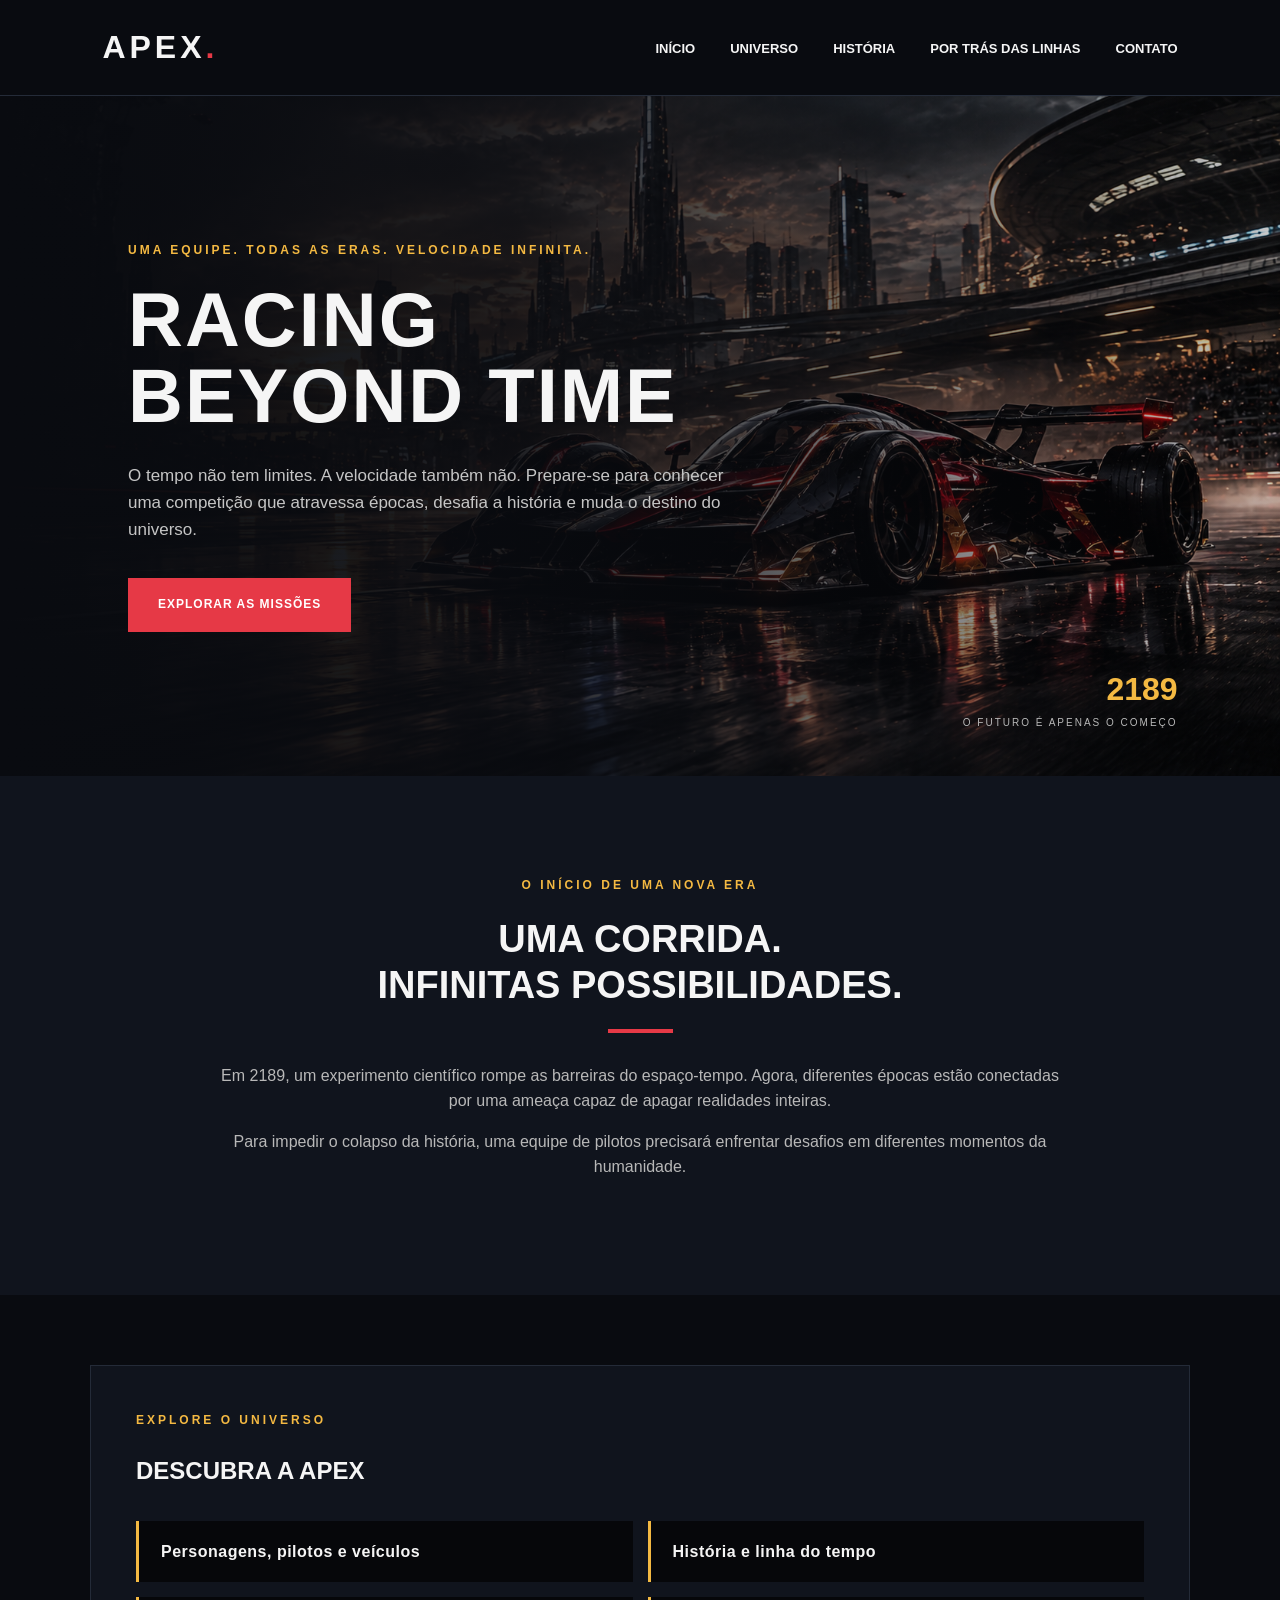
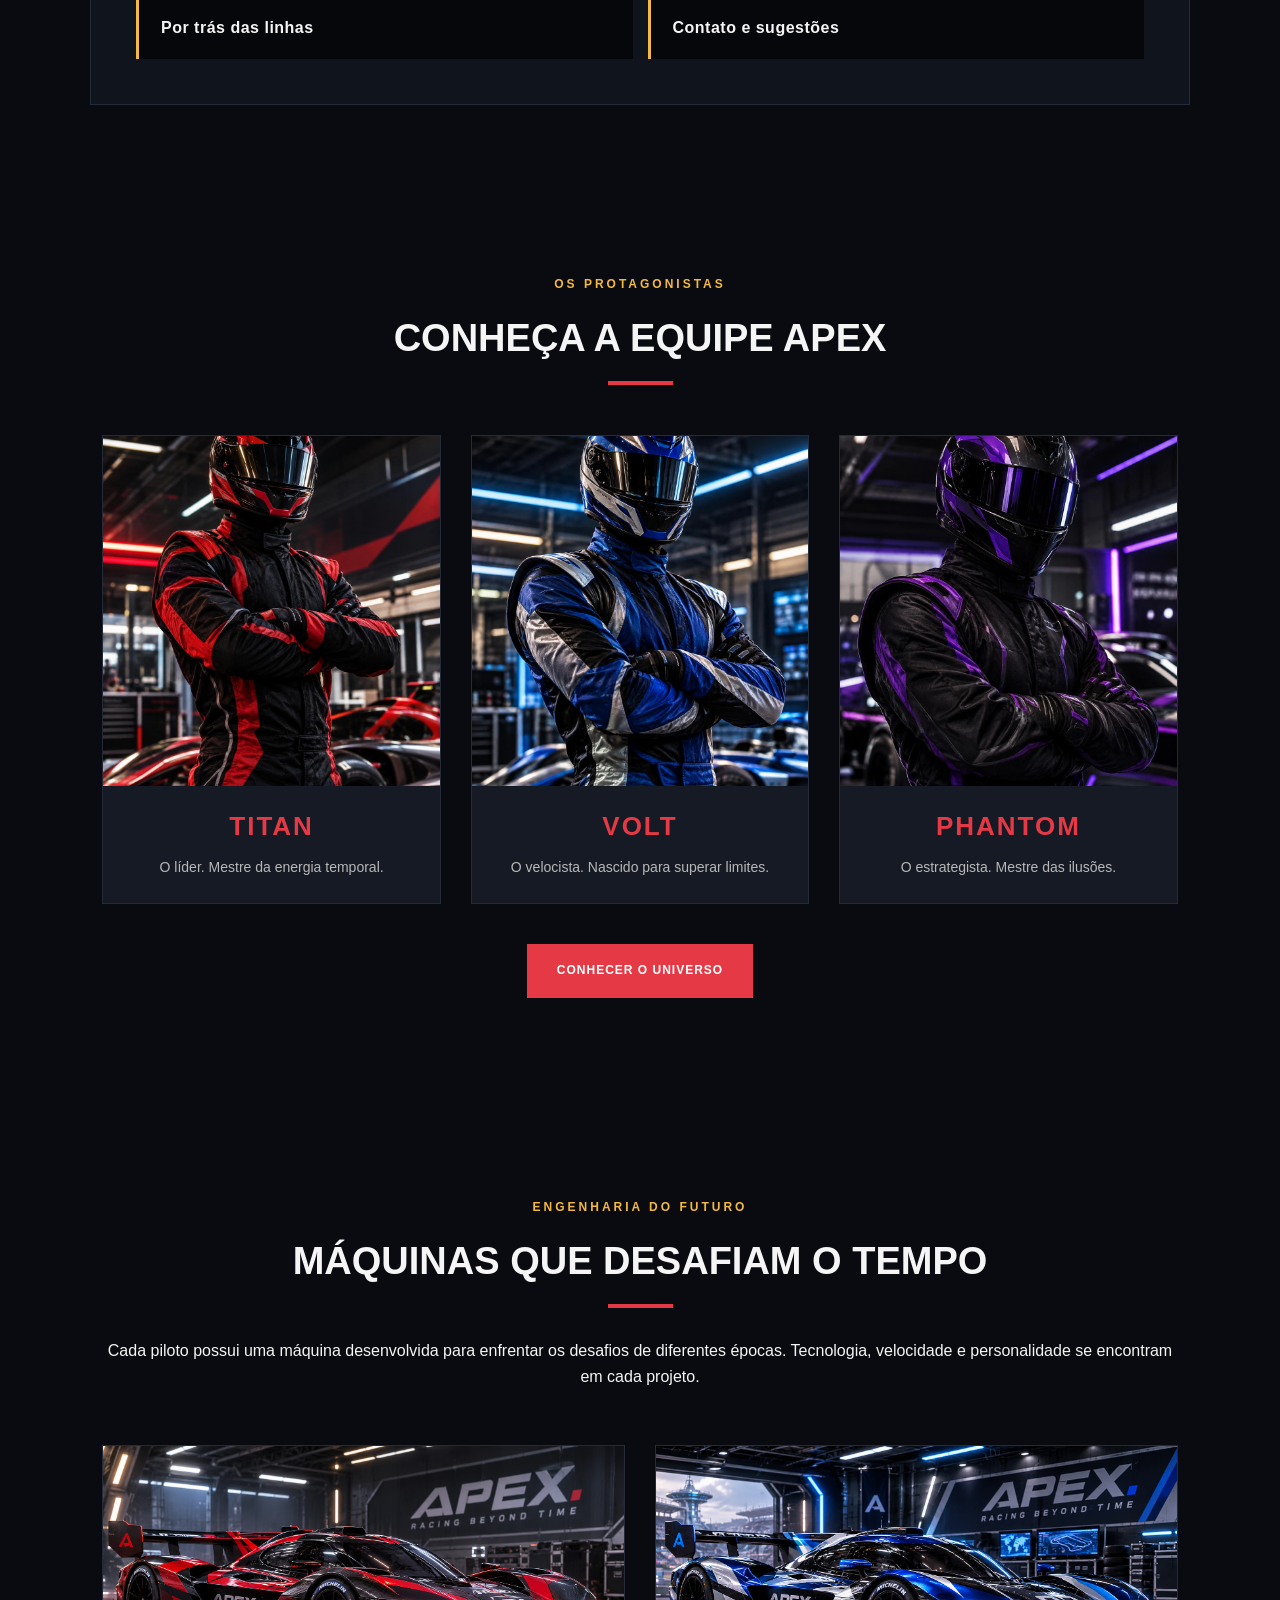
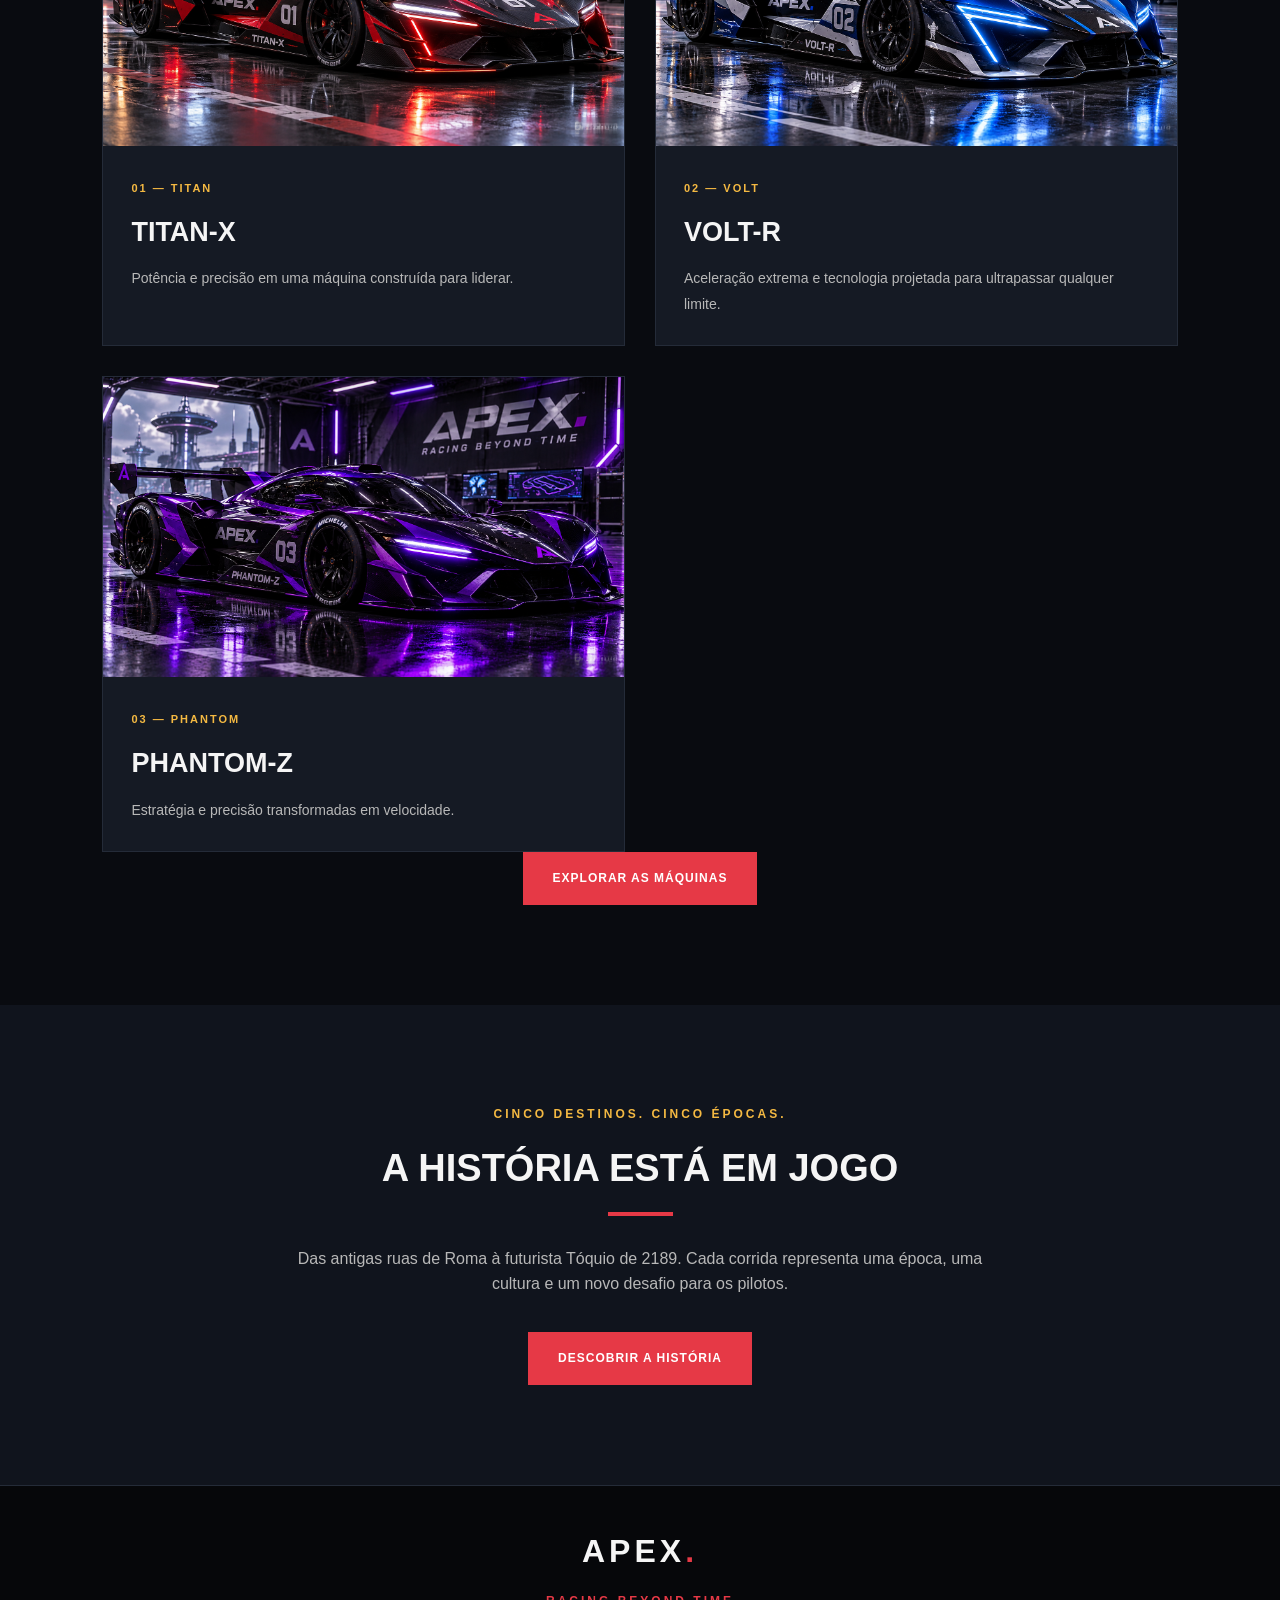
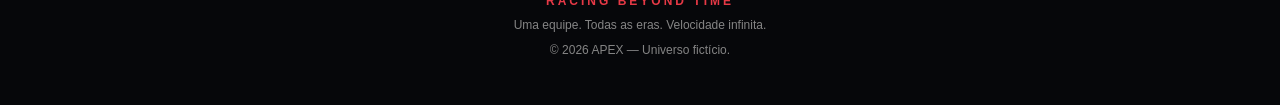
==== commit fa4c5a4e: "Corrige requisitos da avaliacao" ====
--- a/index.html
+++ b/index.html
@@ -1,4 +1,3 @@
-
 <!DOCTYPE html>
 <html lang="pt-BR">
 <head>
@@ -71,6 +70,28 @@
             </p>
         </section>
 
+        <!-- CONTEÚDOS DO UNIVERSO APEX -->
+        <section class="conteudos-apex">
+            <p class="subtitulo">EXPLORE O UNIVERSO</p>
+
+            <h2>DESCUBRA A APEX</h2>
+
+            <ul>
+                <li>
+                    <a href="about.html">Personagens, pilotos e veículos</a>
+                </li>
+                <li>
+                    <a href="history.html">História e linha do tempo</a>
+                </li>
+                <li>
+                    <a href="behind.html">Por trás das linhas</a>
+                </li>
+                <li>
+                    <a href="contact.html">Contato e sugestões</a>
+                </li>
+            </ul>
+        </section>
+
         <!-- EQUIPE -->
         <section class="destaques">
             <p class="subtitulo">OS PROTAGONISTAS</p>
@@ -219,4 +240,4 @@
     </footer>
 
 </body>
-</html>
+</html>
--- a/style.css
+++ b/style.css
@@ -916,6 +916,9 @@
     border: 1px solid var(--borda);
 }
 
+#formulario {
+    scroll-margin-top: 100px;
+}
 .formulario-cabecalho {
     text-align: center;
     margin-bottom: 45px;
@@ -1851,3 +1854,62 @@
     background-position: center;
     background-repeat: no-repeat;
 }
+
+/* =========================================
+   LISTA DE CONTEÚDOS APEX
+========================================= */
+
+.conteudos-apex {
+    max-width: 1100px;
+    margin: 70px auto;
+    padding: 45px;
+    background-color: var(--fundo-secundario);
+    border: 1px solid var(--borda);
+}
+
+.conteudos-apex h2 {
+    margin-bottom: 30px;
+}
+
+.conteudos-apex ul {
+    list-style: none;
+    padding: 0;
+    margin: 0;
+    display: grid;
+    grid-template-columns: repeat(2, 1fr);
+    gap: 15px;
+}
+
+.conteudos-apex li {
+    border-left: 3px solid var(--dourado);
+    background-color: var(--preto-profundo);
+    padding: 18px 22px;
+    transition: border-color 0.3s ease, transform 0.3s ease;
+}
+
+.conteudos-apex li:hover {
+    border-color: var(--vermelho);
+    transform: translateX(5px);
+}
+
+.conteudos-apex a {
+    color: var(--branco);
+    text-decoration: none;
+    font-weight: bold;
+    letter-spacing: 0.5px;
+}
+
+.conteudos-apex a:hover {
+    color: var(--dourado);
+}
+
+@media (max-width: 600px) {
+    .conteudos-apex {
+        margin: 45px 5%;
+        padding: 25px;
+    }
+
+    .conteudos-apex ul {
+        grid-template-columns: 1fr;
+    }
+}
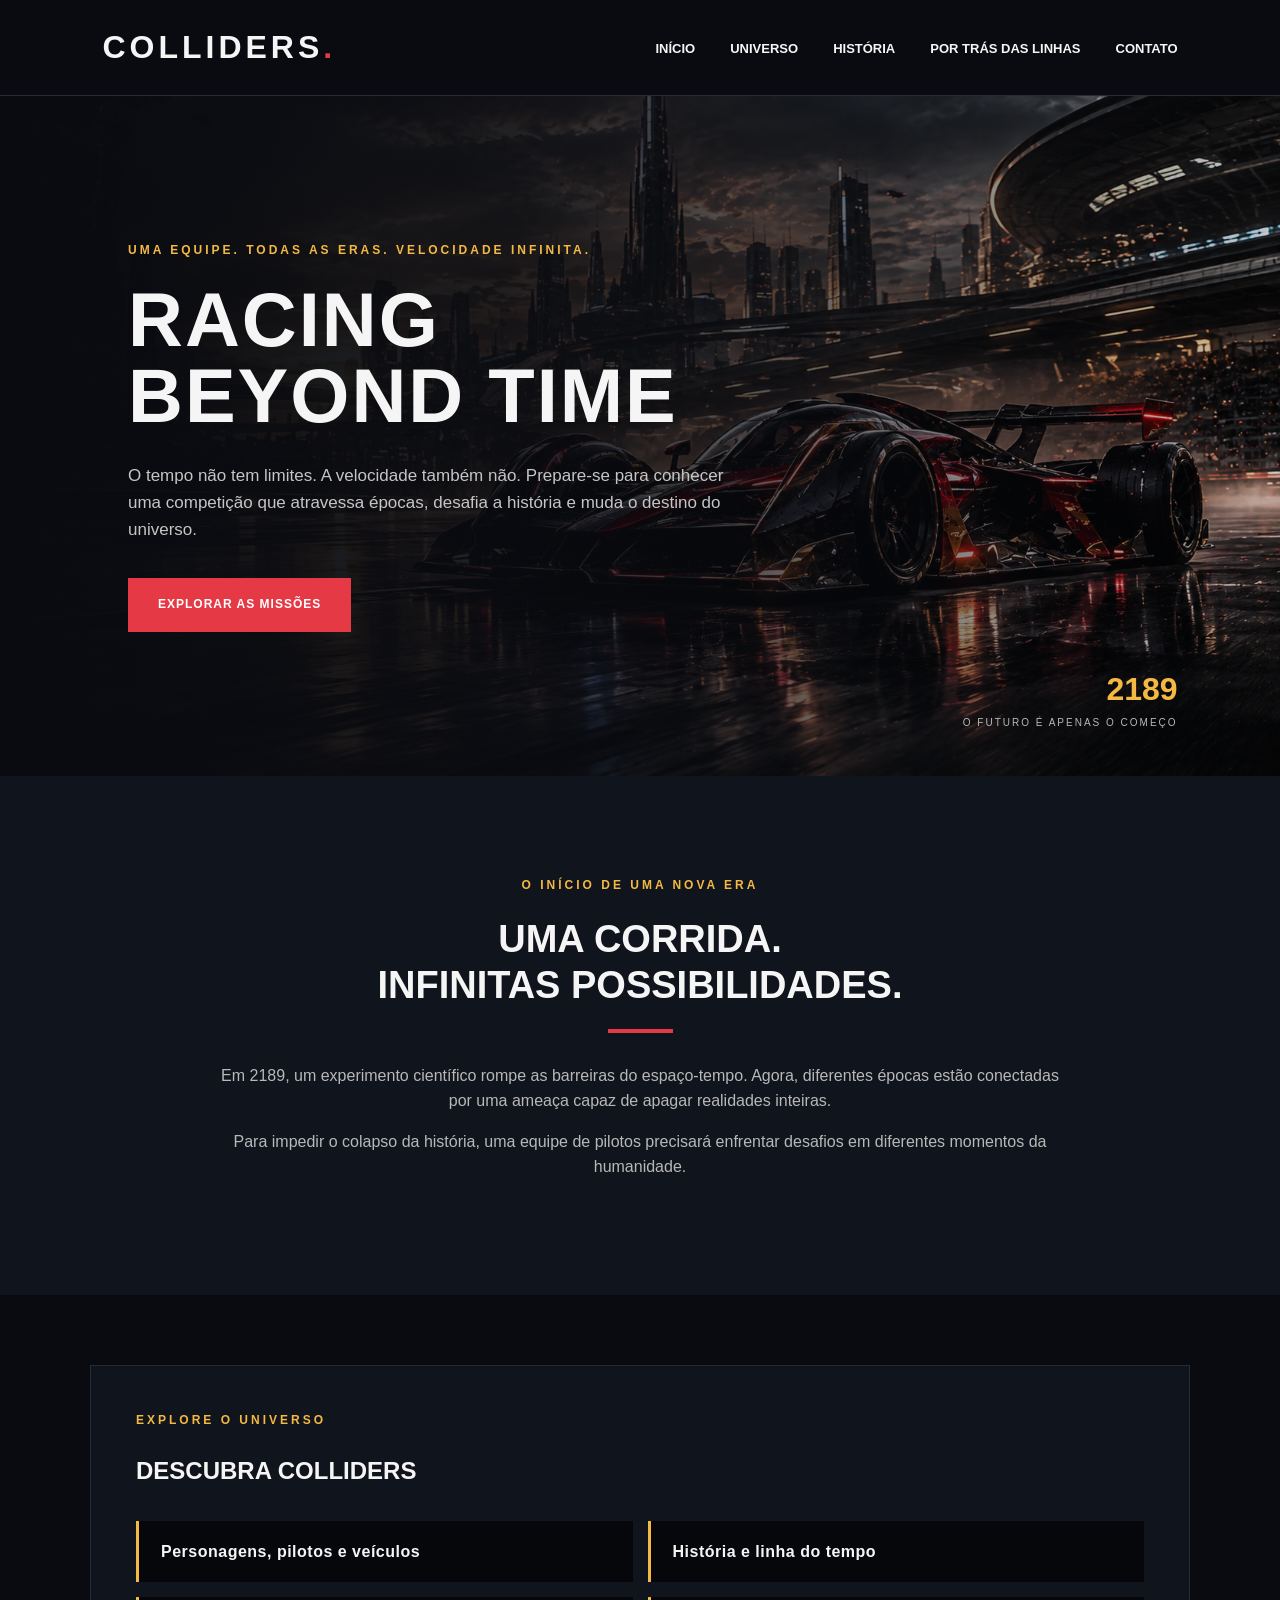
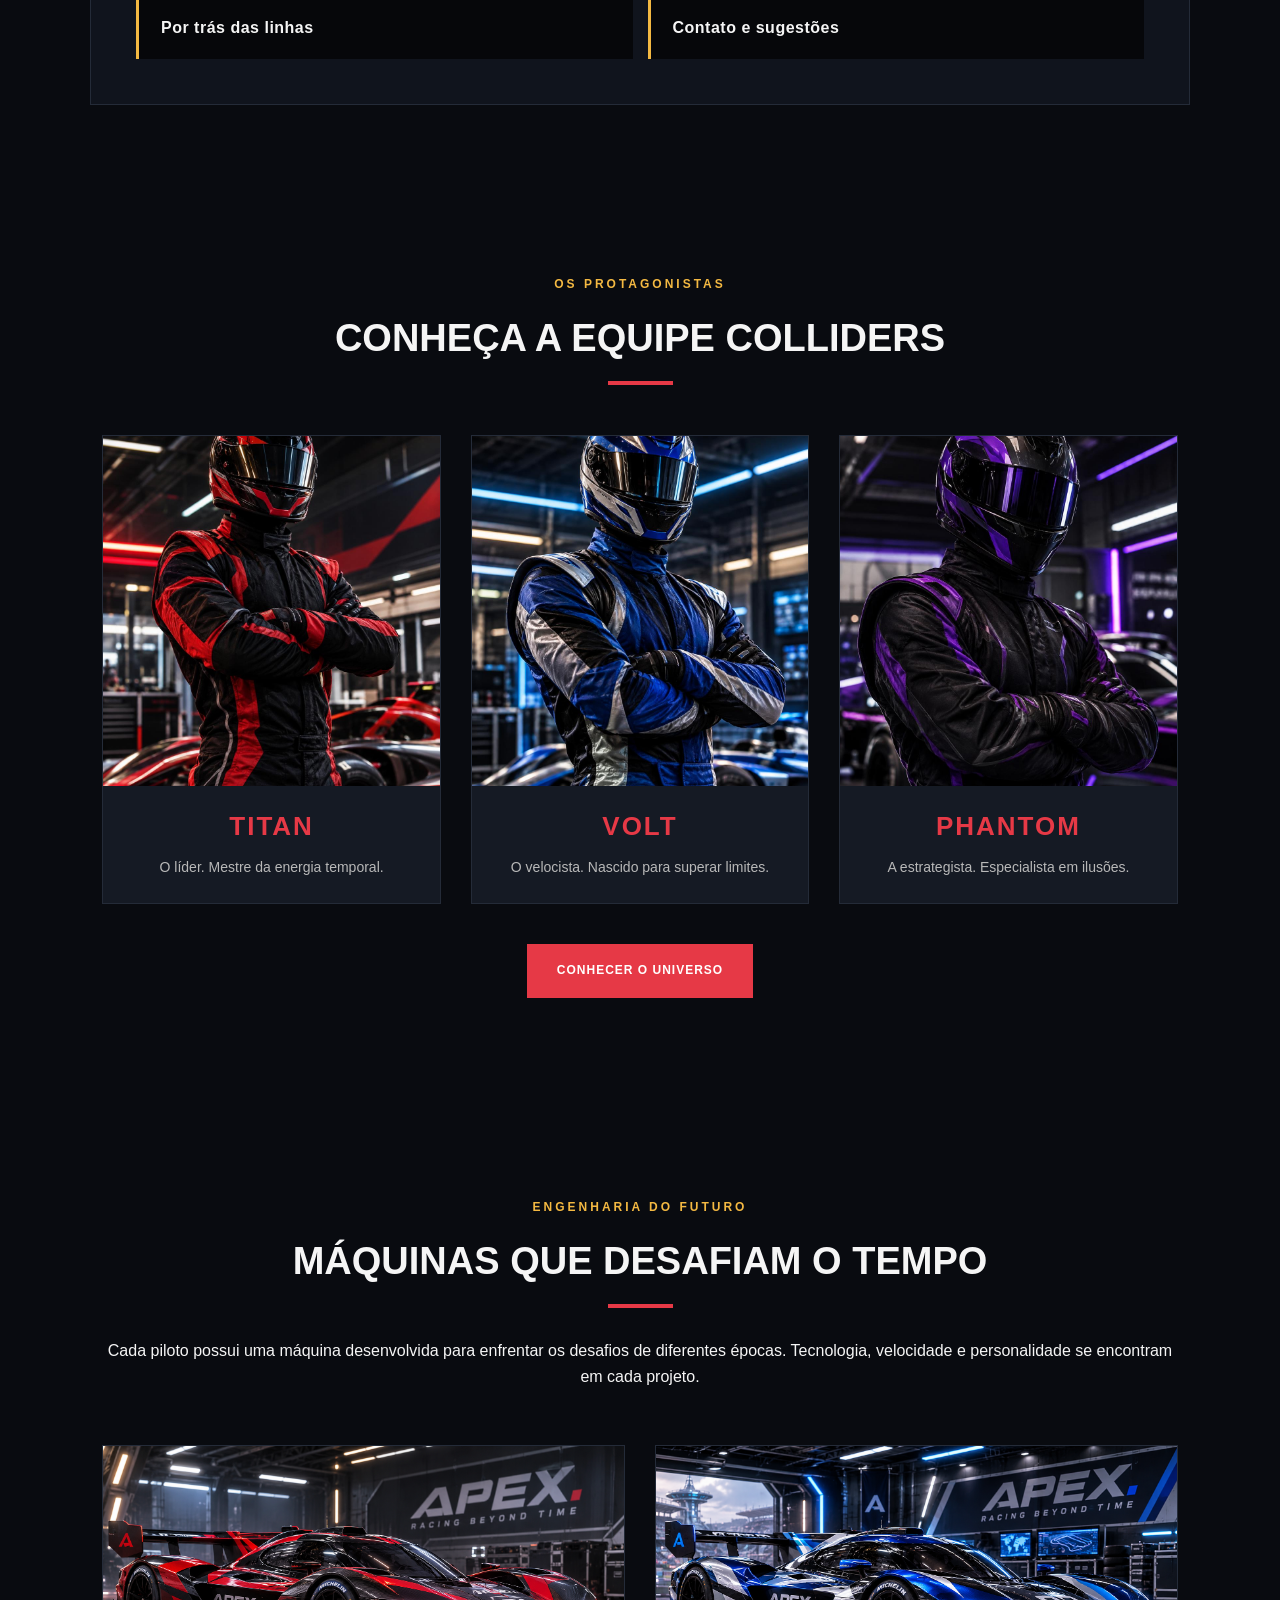
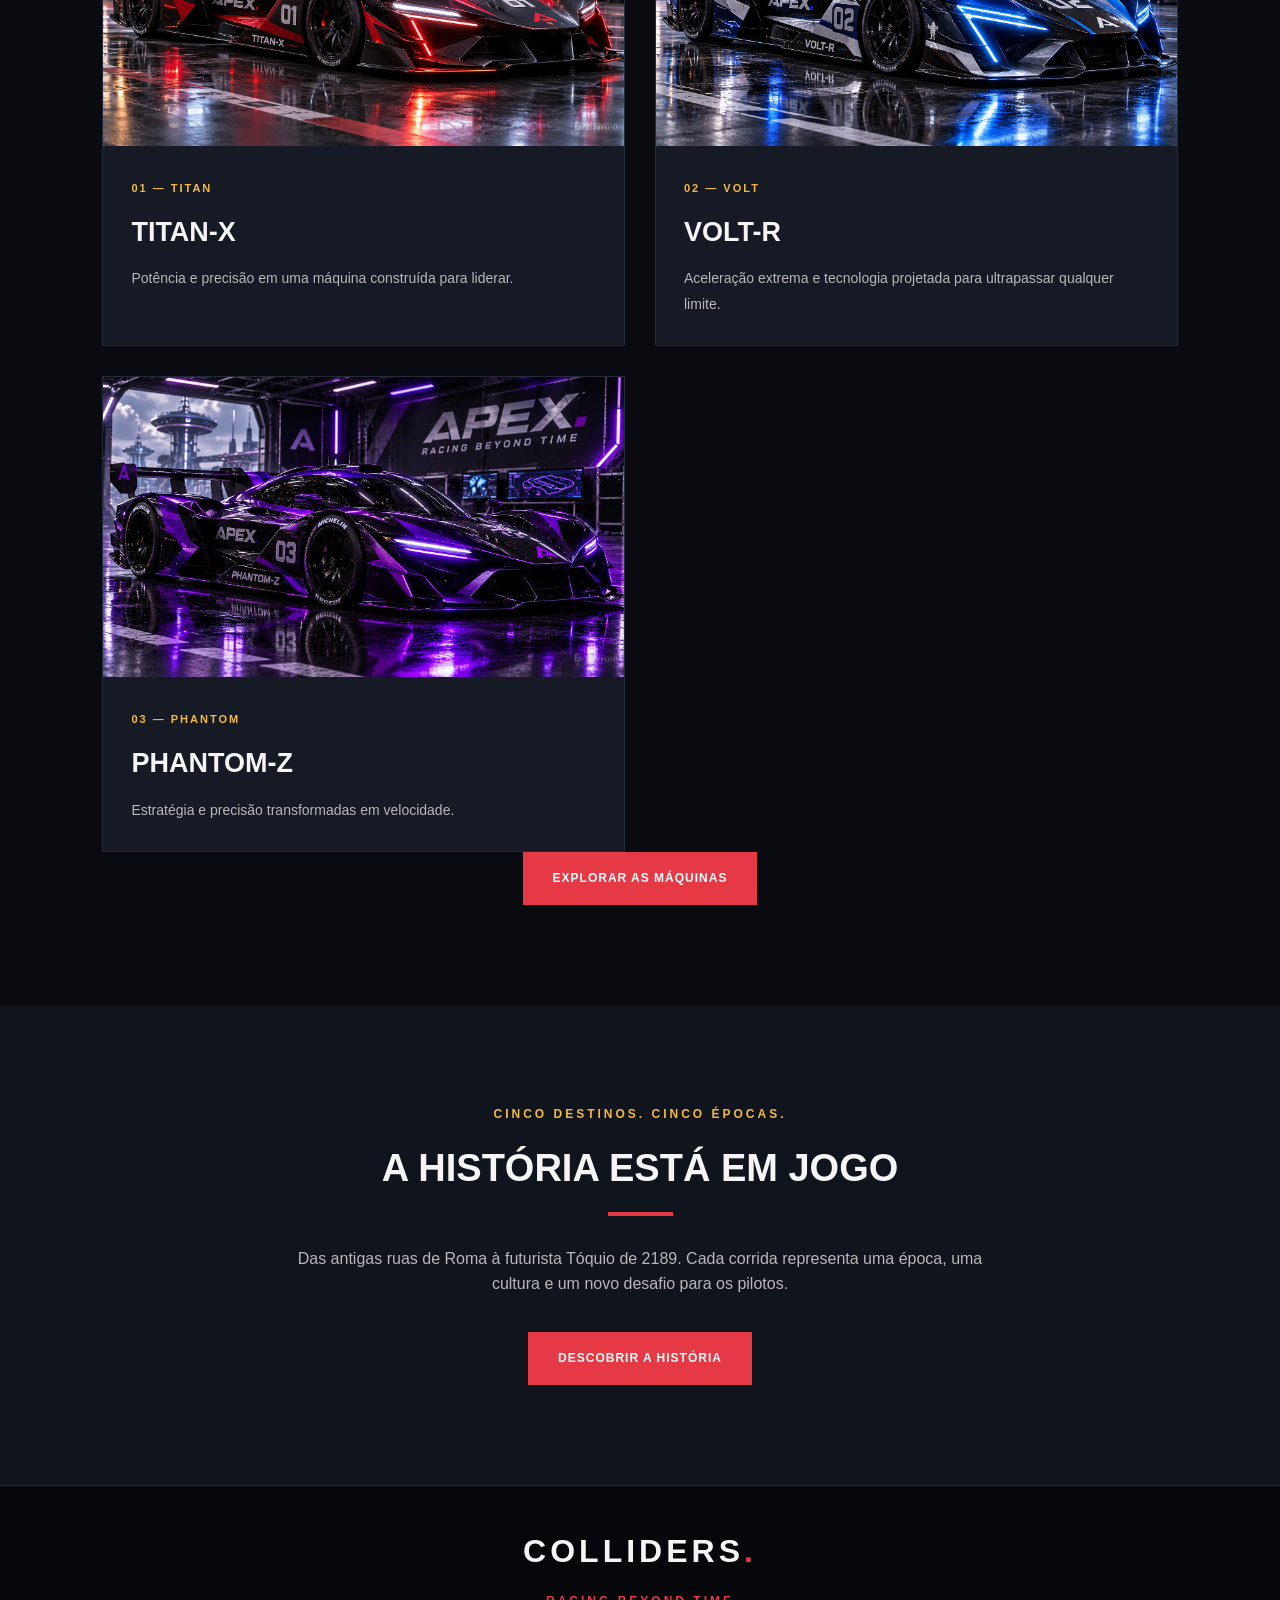
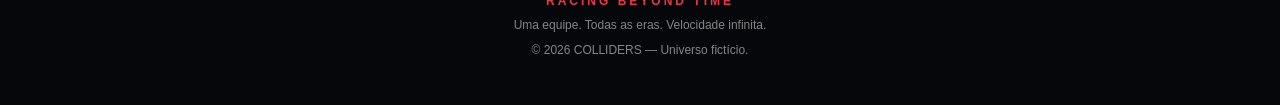
==== commit b606882f: "Update index.html" ====
--- a/index.html
+++ b/index.html
@@ -1,16 +1,17 @@
+
 <!DOCTYPE html>
 <html lang="pt-BR">
 <head>
     <meta charset="UTF-8">
     <meta name="viewport" content="width=device-width, initial-scale=1.0">
-    <meta name="description" content="APEX: Racing Beyond Time — Uma equipe. Todas as eras. Velocidade infinita.">
-    <title>APEX | Racing Beyond Time</title>
+    <meta name="description" content="COLLIDERS — Uma equipe. Todas as eras. Velocidade infinita.">
+    <title>COLLIDERS | Racing Beyond Time</title>
     <link rel="stylesheet" href="style.css">
 </head>
 <body>
 
     <header>
-        <a href="index.html" class="logo">APEX<span>.</span></a>
+        <a href="index.html" class="logo">COLLIDERS<span>.</span></a>
 
         <nav>
             <ul>
@@ -70,11 +71,11 @@
             </p>
         </section>
 
-        <!-- CONTEÚDOS DO UNIVERSO APEX -->
+        <!-- CONTEÚDOS DO UNIVERSO COLLIDERS -->
         <section class="conteudos-apex">
             <p class="subtitulo">EXPLORE O UNIVERSO</p>
 
-            <h2>DESCUBRA A APEX</h2>
+            <h2>DESCUBRA COLLIDERS</h2>
 
             <ul>
                 <li>
@@ -96,14 +97,14 @@
         <section class="destaques">
             <p class="subtitulo">OS PROTAGONISTAS</p>
 
-            <h2>CONHEÇA A EQUIPE APEX</h2>
+            <h2>CONHEÇA A EQUIPE COLLIDERS</h2>
 
             <div class="personagens">
 
                 <article class="personagem">
                     <img
                         src="images/personagens/titan.jpg"
-                        alt="TITAN, líder da equipe APEX"
+                        alt="TITAN, líder da equipe COLLIDERS"
                         loading="lazy"
                     >
 
@@ -130,7 +131,7 @@
                     >
 
                     <h3>PHANTOM</h3>
-                    <p>O estrategista. Mestre das ilusões.</p>
+                    <p>A estrategista. Especialista em ilusões.</p>
                 </article>
 
             </div>
@@ -232,12 +233,12 @@
     </main>
 
     <footer>
-        <a href="index.html" class="logo">APEX<span>.</span></a>
+        <a href="index.html" class="logo">COLLIDERS<span>.</span></a>
 
         <p>RACING BEYOND TIME</p>
         <p>Uma equipe. Todas as eras. Velocidade infinita.</p>
-        <p>&copy; 2026 APEX — Universo fictício.</p>
+        <p>&copy; 2026 COLLIDERS — Universo fictício.</p>
     </footer>
 
 </body>
-</html>+</html>
